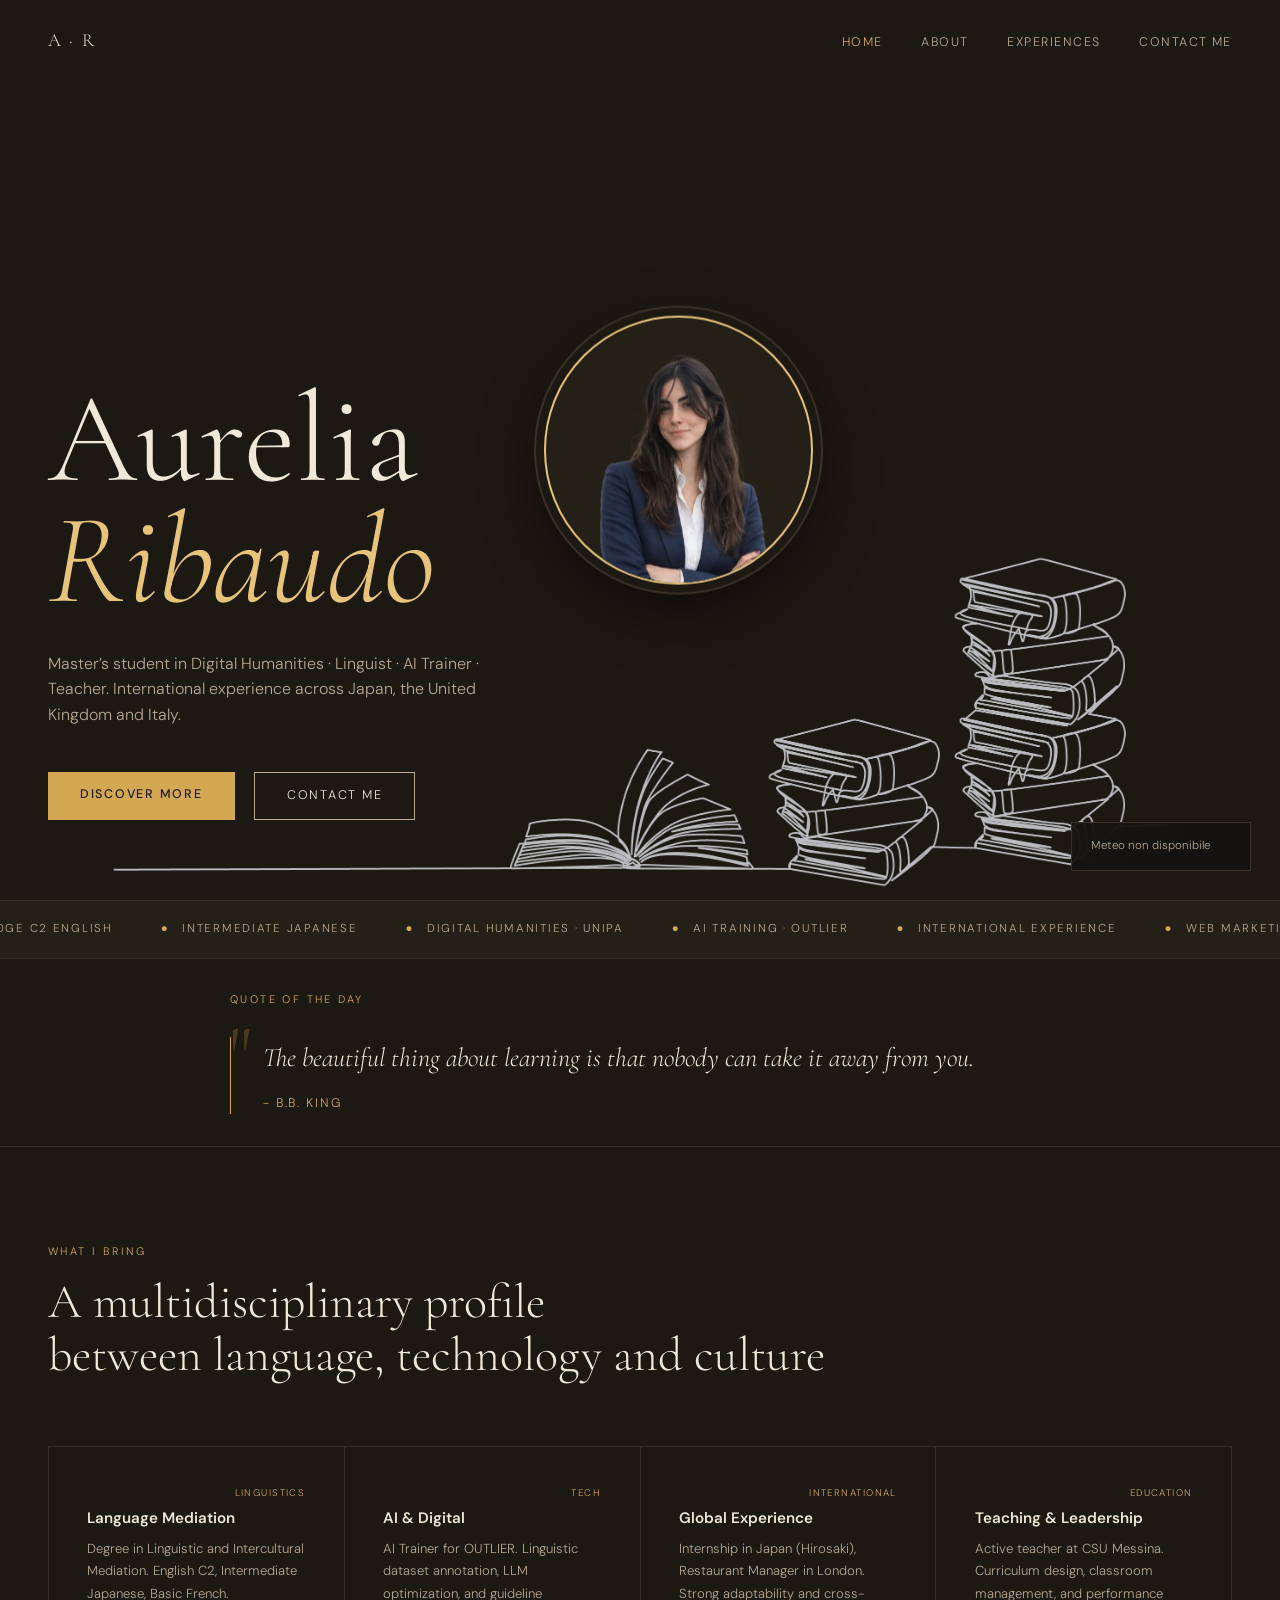
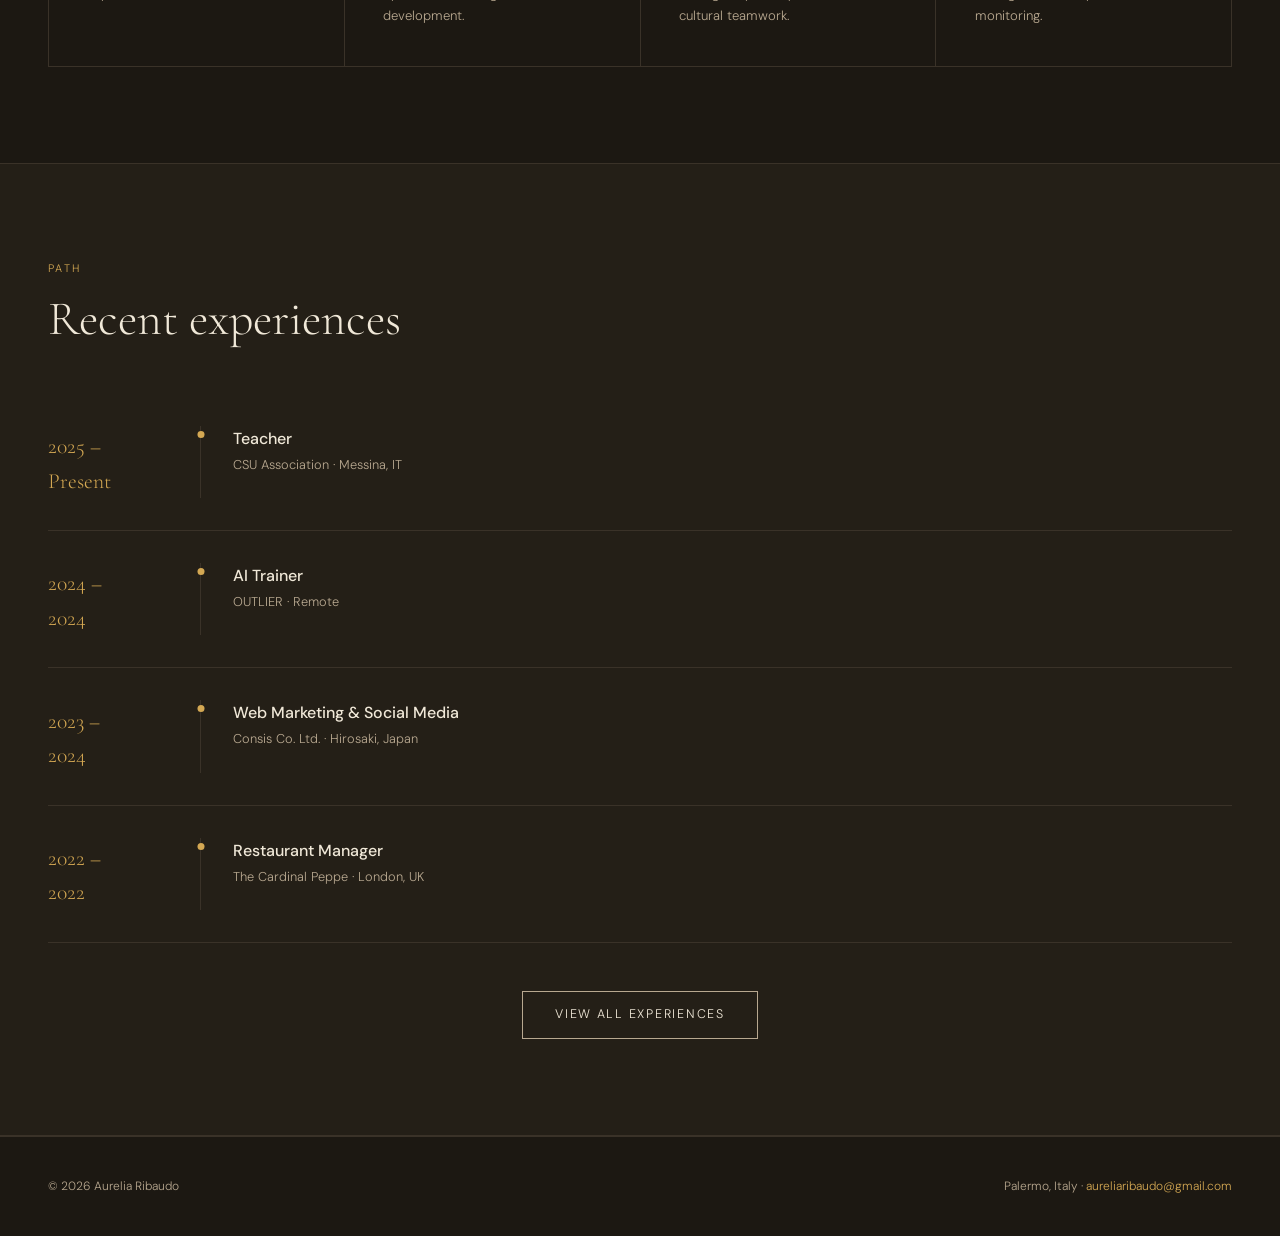
==== index.html @ 33ee03a0 "Add files via upload" ====
<!DOCTYPE html>
<html lang="en">
<head>
  <meta charset="UTF-8" />
  <meta name="viewport" content="width=device-width, initial-scale=1.0" />
  <title>Aurelia Ribaudo — Portfolio</title>
  <link rel="preconnect" href="https://fonts.googleapis.com" />
  <link rel="preconnect" href="https://fonts.gstatic.com" crossorigin />
  <link href="https://fonts.googleapis.com/css2?family=Cormorant+Garamond:ital,wght@0,300;0,400;0,600;1,300;1,400&family=DM+Sans:wght@300;400;500&display=swap" rel="stylesheet" />
  <link rel="stylesheet" href="css/global.css" />
  <link rel="stylesheet" href="css/index.css" />
</head>
<body>

<!-- NAV -->
<nav id="main-nav">
  <a href="index.html" class="nav-logo">A · R</a>
  <ul class="nav-links">
    <li><a href="index.html" class="active">Home</a></li>
    <li><a href="about.html">About</a></li>
    <li><a href="projects.html">Experiences</a></li>
    <li><a href="contact.html">Contact me</a></li>
  </ul>
</nav>

<!-- WEATHER WIDGET -->
<div id="weather-widget"></div>

<!-- HERO -->
<section class="hero">
  <div class="hero-bg"></div>
  <div class="hero-grid"></div>
  <div class="hero-circle">
    <img src="images/propic.png" alt = "Aurelia"/>
  </div>
  <div class="hero-content">
    <h1 class="hero-name">Aurelia<br /><em>Ribaudo</em></h1>
    <p class="hero-sub">Master’s student in Digital Humanities · Linguist · AI Trainer · Teacher. International experience across Japan, the United Kingdom and Italy.</p>
    <div class="hero-cta">
      <a href="about.html" class="btn btn-primary">Discover more</a>
      <a href="contact.html" class="btn btn-outline">Contact me</a>
    </div>
  </div>
  
</section>

<!-- STRIP -->
<div class="strip">
  <p class="strip-item"><span>●</span> Cambridge C2 English</p>
  <p class="strip-item"><span>●</span> Intermediate Japanese</p>
  <p class="strip-item"><span>●</span> Digital Humanities · UniPa</p>
  <p class="strip-item"><span>●</span> AI Training · OUTLIER</p>
  <p class="strip-item"><span>●</span> International Experience</p>
  <p class="strip-item"><span>●</span> Web Marketing · Japan</p>
</div>

<!-- QUOTE OF THE DAY -->
<section class="quote-section">
  <div class="quote-inner">
    <p class="section-label">Quote of the day</p>
    <div class="quote-wrapper">
      <span class="quote-mark">"</span>
      <blockquote id="quote-text" class="quote-text">Loading…</blockquote>
      <p id="quote-author" class="quote-author">—</p>
    </div>
  </div>
</section>
<!-- FEATURES -->
<section class="features-section">
  <div class="features">
    <p class="section-label">What I bring</p>
    <h2 class="section-title">A multidisciplinary profile<br />between language, technology and culture</h2>
    <div class="features-grid">
      <div class="feature-card">
        <p class="feature-num"></p>
        <p class="feature-tag">Linguistics</p>
        <h3 class="feature-title">Language Mediation</h3>
        <p class="feature-text">Degree in Linguistic and Intercultural Mediation. English C2, Intermediate Japanese, Basic French.</p>
      </div>
      <div class="feature-card">
        <p class="feature-num"></p>
        <p class="feature-tag">Tech</p>
        <h3 class="feature-title">AI &amp; Digital</h3>
        <p class="feature-text">AI Trainer for OUTLIER. Linguistic dataset annotation, LLM optimization, and guideline development.</p>
      </div>
      <div class="feature-card">
        <p class="feature-num"></p>
        <p class="feature-tag">International</p>
        <h3 class="feature-title">Global Experience</h3>
        <p class="feature-text">Internship in Japan (Hirosaki), Restaurant Manager in London. Strong adaptability and cross-cultural teamwork.</p>
      </div>
      <div class="feature-card">
        <p class="feature-num"></p>
        <p class="feature-tag">Education</p>
        <h3 class="feature-title">Teaching &amp; Leadership</h3>
        <p class="feature-text">Active teacher at CSU Messina. Curriculum design, classroom management, and performance monitoring.</p>
      </div>
    </div>
  </div>
</section>

<!-- TIMELINE PREVIEW -->
<section class="timeline-section">
  <div class="timeline-preview">
    <p class="section-label">Path</p>
    <h2 class="section-title">Recent experiences</h2>
    <div class="timeline-items">
      <div class="tl-item">
        <p class="tl-date">2025 –<br />Present</p>
        <div class="tl-line"></div>
        <div class="tl-body">
          <p class="tl-role">Teacher</p>
          <p class="tl-company">CSU Association · Messina, IT</p>
        </div>
      </div>
      <div class="tl-item">
        <p class="tl-date">2024 –<br />2024</p>
        <div class="tl-line"></div>
        <div class="tl-body">
          <p class="tl-role">AI Trainer</p>
          <p class="tl-company">OUTLIER · Remote</p>
        </div>
      </div>
      <div class="tl-item">
        <p class="tl-date">2023 –<br />2024</p>
        <div class="tl-line"></div>
        <div class="tl-body">
          <p class="tl-role">Web Marketing &amp; Social Media</p>
          <p class="tl-company">Consis Co. Ltd. · Hirosaki, Japan</p>
        </div>
      </div>
      <div class="tl-item">
        <p class="tl-date">2022 –<br />2022</p>
        <div class="tl-line"></div>
        <div class="tl-body">
          <p class="tl-role">Restaurant Manager</p>
          <p class="tl-company">The Cardinal Peppe · London, UK</p>
        </div>
      </div>
    </div>
    <div class="cta-center">
      <a href="projects.html" class="btn btn-outline">View all experiences</a>
    </div>
  </div>
</section>

<!-- FOOTER -->
<footer>
  <span>© 2026 Aurelia Ribaudo</span>
  <span>Palermo, Italy · <a href="mailto:aureliaribaudo@gmail.com">aureliaribaudo@gmail.com</a></span>
</footer>

<script src="js/nav.js"></script>
<script src="js/weather.js"></script>
<script src="js/index.js"></script>
</body>
</html>
---- css/global.css ----
/* ── RESET & ROOT ── */
*, *::before, *::after { box-sizing: border-box; margin: 0; padding: 0; }

:root {
  --bg:          #1c1812;          /* sfondo bruno scuro ma non nero */
  --surface:     #241f17;          /* superfici leggermente più chiare */
  --border:      #3a3228;          /* bordi visibili */
  --cream:       #f0e8d8;          /* testo principale: crema chiara, alto contrasto */
  --muted:       #b8a890;          /* testo secondario: leggibile, non troppo fioco */
  --gold:        #d4a853;          /* accento oro vivo */
  --gold-light:  #e8c47a;          /* accento dorato più luminoso */
}

html { scroll-behavior: smooth; }

body {
  background: var(--bg);
  color: var(--cream);
  font-family: 'DM Sans', sans-serif;
  font-weight: 300;
  line-height: 1.6;
  overflow-x: hidden;
}

/* ── NAV ── */
nav {
  position: fixed; top: 0; left: 0; width: 100%; z-index: 100;
  display: flex; align-items: center; justify-content: space-between;
  padding: 1.6rem 3rem;
  border-bottom: 1px solid transparent;
  transition: border-color .4s, background .4s;
}
nav.scrolled {
  background: rgba(12,11,9,.92);
  backdrop-filter: blur(12px);
  border-color: var(--border);
}
nav.solid {
  background: rgba(12,11,9,.92);
  backdrop-filter: blur(12px);
  border-color: var(--border);
}
.nav-logo {
  font-family: 'Cormorant Garamond', serif;
  font-size: 1.15rem; font-weight: 300;
  letter-spacing: .12em; color: var(--cream);
  text-decoration: none;
}
.nav-links { display: flex; gap: 2.4rem; list-style: none; }
.nav-links a {
  color: var(--muted); text-decoration: none;
  font-size: .78rem; letter-spacing: .12em; text-transform: uppercase;
  transition: color .3s;
}
.nav-links a:hover, .nav-links a.active { color: var(--gold); }

/* ── PAGE HEADER ── */
.page-header {
  padding: 9rem 3rem 4rem;
  border-bottom: 1px solid var(--border);
  position: relative; overflow: hidden;
}
.page-header::before {
  position: absolute; right: -1rem; top: 50%; transform: translateY(-50%);
  font-family: 'Cormorant Garamond', serif; font-size: 14vw; font-weight: 300;
  color: #c4a35a06; line-height: 1; pointer-events: none; white-space: nowrap;
}
.label {
  font-size: .68rem; letter-spacing: .22em;
  text-transform: uppercase; color: var(--gold); margin-bottom: 1rem;
}
.page-header h1 {
  font-family: 'Cormorant Garamond', serif;
  font-size: clamp(2.5rem, 7vw, 5.5rem);
  font-weight: 300; line-height: 1.05;
}
.page-header h1 em { font-style: italic; color: var(--gold-light); }
.page-header p { margin-top: 1rem; font-size: .95rem; color: var(--muted); max-width: 480px; }

/* ── SHARED SECTION UTILS ── */
.section-label {
  font-size: .68rem; letter-spacing: .22em;
  text-transform: uppercase; color: var(--gold); margin-bottom: 1rem;
}
.section-title {
  font-family: 'Cormorant Garamond', serif;
  font-size: clamp(1.8rem, 4vw, 3rem);
  font-weight: 300; line-height: 1.1;
}

/* ── BUTTONS ── */
.btn {
  display: inline-block; text-decoration: none;
  padding: .8rem 2rem; font-size: .78rem;
  letter-spacing: .14em; text-transform: uppercase;
  transition: all .3s;
}
.btn-primary { background: var(--gold); color: var(--bg); font-weight: 500; }
.btn-primary:hover { background: var(--gold-light); }
.btn-outline { border: 1px solid var(--muted); color: var(--cream); }
.btn-outline:hover { border-color: var(--gold); color: var(--gold); }

/* ── FOOTER ── */
footer {
  border-top: 1px solid var(--border);
  padding: 2.5rem 3rem;
  display: flex; justify-content: space-between; align-items: center;
  font-size: .75rem; color: var(--muted);
}
footer a { color: var(--gold); text-decoration: none; }

/* ── ANIMATE UTILITY ── */
.animate {
  opacity: 0; transform: translateY(20px);
  transition: opacity .7s, transform .7s;
}
.animate.visible { opacity: 1; transform: translateY(0); }

/* ── WEATHER WIDGET ── */
#weather-widget {
  position: fixed; bottom: 1.8rem; right: 1.8rem; z-index: 200;
  background: rgba(20, 19, 16, .92);
  backdrop-filter: blur(14px);
  border: 1px solid var(--border);
  padding: .9rem 1.2rem;
  display: flex; align-items: center; gap: .9rem;
  min-width: 180px;
  opacity: 0; transform: translateY(10px);
  transition: opacity .5s, transform .5s, border-color .3s;
  cursor: default;
}
#weather-widget.loaded { opacity: 1; transform: translateY(0); }
#weather-widget:hover { border-color: var(--gold); }
.weather-icon { font-size: 1.5rem; line-height: 1; flex-shrink: 0; }
.weather-body { display: flex; flex-direction: column; gap: .05rem; }
.weather-temp {
  font-family: 'Cormorant Garamond', serif;
  font-size: 1.3rem; font-weight: 300; color: var(--cream); line-height: 1;
}
.weather-desc {
  font-size: .68rem; letter-spacing: .08em; text-transform: uppercase;
  color: var(--muted);
}
.weather-loc {
  font-size: .65rem; color: #cfcecb; letter-spacing: .06em;
}
.weather-error { font-size: .72rem; color: var(--muted); }

/* ── ANIMATIONS ── */
@keyframes fadeUp { from { opacity: 0; transform: translateY(24px); } to { opacity: 1; transform: translateY(0); } }
@keyframes fadeIn { from { opacity: 0; } to { opacity: 1; } }
@keyframes pulse { 0%,100% { opacity: 1; } 50% { opacity: .3; } }

/* ── RESPONSIVE ── */
@media (max-width: 768px) {
  nav { padding: 1.2rem 1.5rem; }
  .page-header { padding: 7rem 1.5rem 3rem; }
  footer { flex-direction: column; gap: 1rem; text-align: center; padding: 2rem 1.5rem; }
  #weather-widget { bottom: 1rem; right: 1rem; padding: .7rem .9rem; min-width: 0; }
}
---- css/index.css ----
/* ── VARIABILI PALETTE MEDIA (beige scuro / contrasto alto) ── */
:root {
  --bg:          #1c1812;          /* sfondo bruno scuro ma non nero */
  --surface:     #241f17;          /* superfici leggermente più chiare */
  --border:      #3a3228;          /* bordi visibili */
  --cream:       #f0e8d8;          /* testo principale: crema chiara, alto contrasto */
  --muted:       #b8a890;          /* testo secondario: leggibile, non troppo fioco */
  --gold:        #d4a853;          /* accento oro vivo */
  --gold-light:  #e8c47a;          /* accento dorato più luminoso */
}
/* ── HERO ── */
.hero {
  min-height: 100vh;
  min-height: 100svh;
  display: flex; flex-direction: column; justify-content: flex-end;
  padding: 7rem clamp(1.5rem, 4vw, 3rem) 5rem;
  position: relative; overflow: hidden;

  --hero-photo-size: clamp(170px, 20vw, 320px);
  --hero-photo-left: clamp(25rem, 43vw, 39rem);
  --hero-photo-top: 50%;
}
.hero-bg {
  position: absolute; inset: 0;
  background-image: url(../images/libri.png);
  background-position: center bottom;
  background-size: min(1120px, 92vw) auto;
  background-repeat: no-repeat;
  opacity: 0.8;
  mix-blend-mode: difference;
}
.hero-circle {
  position: absolute;
  left: var(--hero-photo-left);
  top: var(--hero-photo-top);
  transform: translateY(-50%);
  z-index: 3;

  width: var(--hero-photo-size);
  height: var(--hero-photo-size);
  border-radius: 50%;

  border: 2px solid var(--gold-light);
  box-shadow:
    0 0 0 8px var(--bg),
    0 0 0 10px var(--border),
    0 20px 60px rgba(0, 0, 0, .55);

  background: var(--surface);
  overflow: hidden;

  opacity: 0;
  animation: fadeIn 1s .9s forwards;
}
 
.hero-circle img {
  width: 100%;
  height: 100%;
  object-fit: cover;
  object-position: center top;
  display: block;
}

.hero-content {
  position: relative;
  z-index: 2;
  max-width: 820px;
}

.hero-tag {
  display: inline-block;
  font-size: .72rem; letter-spacing: .2em; text-transform: uppercase;
  color: var(--gold); margin-bottom: 1.6rem;
  opacity: 0; animation: fadeUp .8s .2s forwards;
}
.hero-name {
  font-family: 'Cormorant Garamond', serif;
  font-size: clamp(3.5rem, 10vw, 8rem);
  font-weight: 300; line-height: .95; color: var(--cream);
  opacity: 1; 
}
.hero-name em { font-style: italic; color: var(--gold-light); }
.hero-sub {
  margin-top: 1.8rem; font-size: 1rem; color: var(--muted); max-width: 480px;
  opacity: 0; animation: fadeUp .9s .6s forwards;
}
.hero-cta {
  margin-top: 2.8rem; display: flex; gap: 1.2rem; flex-wrap: wrap;
  opacity: 0; animation: fadeUp .9s .8s forwards;
}
.hero-scroll {
  position: absolute; bottom: 2.5rem; right: 3rem; z-index: 2;
  display: flex; flex-direction: column; align-items: center; gap: .5rem;
  opacity: 0; animation: fadeIn 1s 1.2s forwards;
}
.hero-scroll span {
  font-size: .65rem; letter-spacing: .18em; text-transform: uppercase;
  color: var(--muted); writing-mode: vertical-rl;
}
.scroll-line {
  width: 1px; height: 50px;
  background: linear-gradient(to bottom, var(--gold), transparent);
  animation: scrollPulse 2s infinite;
}
@keyframes scrollPulse { 0%,100% { opacity: .3; } 50% { opacity: 1; } }


/* ── STRIP ── */
.strip {
  border-top: 1px solid var(--border); border-bottom: 1px solid var(--border);
  padding: 1.2rem 3rem;
  display: flex; gap: 3rem; overflow: hidden;
  background: var(--surface);
  justify-content: center;
}
.strip-item { white-space: nowrap; font-size: .72rem; letter-spacing: .15em; text-transform: uppercase; color: var(--muted); }
.strip-item span { color: var(--gold); margin-right: .5rem; }


/* ── FEATURES ── */
.features-section { padding: 6rem 3rem; background: var(--bg); }
.features { max-width: 1200px; margin: 0 auto; }
.features-grid {
  display: grid; grid-template-columns: repeat(auto-fit, minmax(240px, 1fr));
  gap: 1px; margin-top: 4rem;
  border: 1px solid var(--border);
  background: var(--border);  /* fa sembrare i gap come linee */
}
.feature-card {
  padding: 2.4rem;
  background: var(--bg);
  position: relative; overflow: hidden; transition: background .3s;
}
.feature-card:hover { background: var(--surface); }
.feature-num {
  font-family: 'Cormorant Garamond', serif;
  font-size: 3rem; color: #c2bcbc; font-weight: 300; line-height: 1; margin-bottom: .8rem;
}
.feature-title { font-size: .95rem; font-weight: 600; color: var(--cream); margin-bottom: .5rem;padding-top:0.5rem; }
.feature-text { font-size: .82rem; color: var(--muted); line-height: 1.7; }
.feature-tag { position: absolute; top: 2.4rem; right: 2.4rem; font-size: .6rem; letter-spacing: .15em; text-transform: uppercase; color: var(--gold); }


/* ── TIMELINE PREVIEW ── */
.timeline-section {
  padding: 6rem 3rem;
  background: var(--surface);
  border-top: 1px solid var(--border);
  border-bottom: 1px solid var(--border);
}
.timeline-preview { max-width: 1200px; margin: 0 auto; }
.timeline-items { margin-top: 3rem; }
.tl-item {
  display: grid; grid-template-columns: 120px 1px 1fr;
  gap: 0 2rem; padding: 2rem 0;
  border-bottom: 1px solid var(--border);
  opacity: 0; transform: translateX(-20px);
  transition: opacity .6s, transform .6s;
}
.tl-item.visible { opacity: 1; transform: translateX(0); }
.tl-date { font-family: 'Cormorant Garamond', serif; font-size: 1.35rem; color: var(--gold); padding-top: .2rem; }
.tl-line { background: var(--border); position: relative; }
.tl-line::before {
  content: ''; position: absolute; top: .3rem; left: 50%; transform: translateX(-50%);
  width: 7px; height: 7px; border-radius: 50%; background: var(--gold);
}
.tl-role { font-size: 1rem; font-weight: 500; color: var(--cream); }
.tl-company { font-size: .8rem; color: var(--muted); margin-top: .2rem; }
.cta-center { text-align: center; margin-top: 3rem; }

/* ── QUOTE OF THE DAY ── */
.quote-section {
  padding: 2rem 3rem;
  background: var(--bg);
  border-bottom: 1px solid var(--border);
}
.quote-inner {
  max-width: 820px;
  margin: 0 auto;
}
.quote-wrapper {
  margin-top: 1.8rem;
  position: relative;
  padding-left: 2rem;
  border-left: 1px solid var(--gold);
}
.quote-mark {
  position: absolute;
  top: -1.4rem;
  left: -.1rem;
  font-family: 'Cormorant Garamond', serif;
  font-size: 5rem;
  line-height: 1;
  color: var(--gold);
  opacity: .25;
  pointer-events: none;
}
.quote-text {
  font-family: 'Cormorant Garamond', serif;
  font-size: clamp(1.2rem, 2.5vw, 1.65rem);
  font-style: italic;
  font-weight: 300;
  color: var(--cream);
  line-height: 1.6;
  margin: 0 0 .9rem 0;
  opacity: 0;
  transition: opacity .8s ease;
}
.quote-text.loaded { opacity: 1; }
.quote-author {
  font-size: .78rem;
  letter-spacing: .15em;
  text-transform: uppercase;
  color: var(--gold);
  margin: 0;
  opacity: 0;
  transition: opacity .8s ease .2s;
}
.quote-author.loaded { opacity: 1; }

@media (max-width: 768px) {
  .quote-section { padding: 3rem 1.5rem; }
}

@media (max-width: 768px) {
  .hero { padding: 0 1.5rem 4rem; }
  .strip { padding: 1rem 1.5rem; }
  .features-section { padding: 4rem 1.5rem; }
  .timeline-section { padding: 4rem 1.5rem; }
  .tl-item { grid-template-columns: 80px 1px 1fr; }
}
@media (max-width: 1280px) {
  .hero {
    --hero-photo-size: clamp(160px, 21vw, 270px);
    --hero-photo-left: clamp(22rem, 44vw, 34rem);
  }
}

/* Laptop piccolo */
@media (max-width: 1024px) {
  .hero {
    --hero-photo-size: clamp(150px, 22vw, 220px);
    --hero-photo-left: clamp(19rem, 43vw, 26rem);
    --hero-photo-top: 45%;
  }
}

/* Tablet */
@media (max-width: 860px) {
  .hero {
    min-height: auto;
    justify-content: flex-start;
    padding: 7rem 1.5rem 4rem;
    --hero-photo-size: 160px;
  }

  .hero-circle {
    position: relative;
    inset: auto;
    align-self: flex-end;
    transform: none;
    margin: 0 0 2rem;
  }

  .hero-content {
    max-width: min(560px, 100%);
  }
}

/* Mobile */
@media (max-width: 600px) {
  .hero {
    min-height: auto;
    justify-content: flex-start;
    padding: 7rem 1.5rem 4rem;
    --hero-photo-size: 132px;
  }

  .hero-circle {
    position: relative;
    inset: auto;
    align-self: center;
    transform: none;
    margin: 0 auto 2rem;
    opacity: 0;
    animation: fadeIn .7s .2s forwards;
  }

  .hero-content {
    max-width: 100%;
  }
}
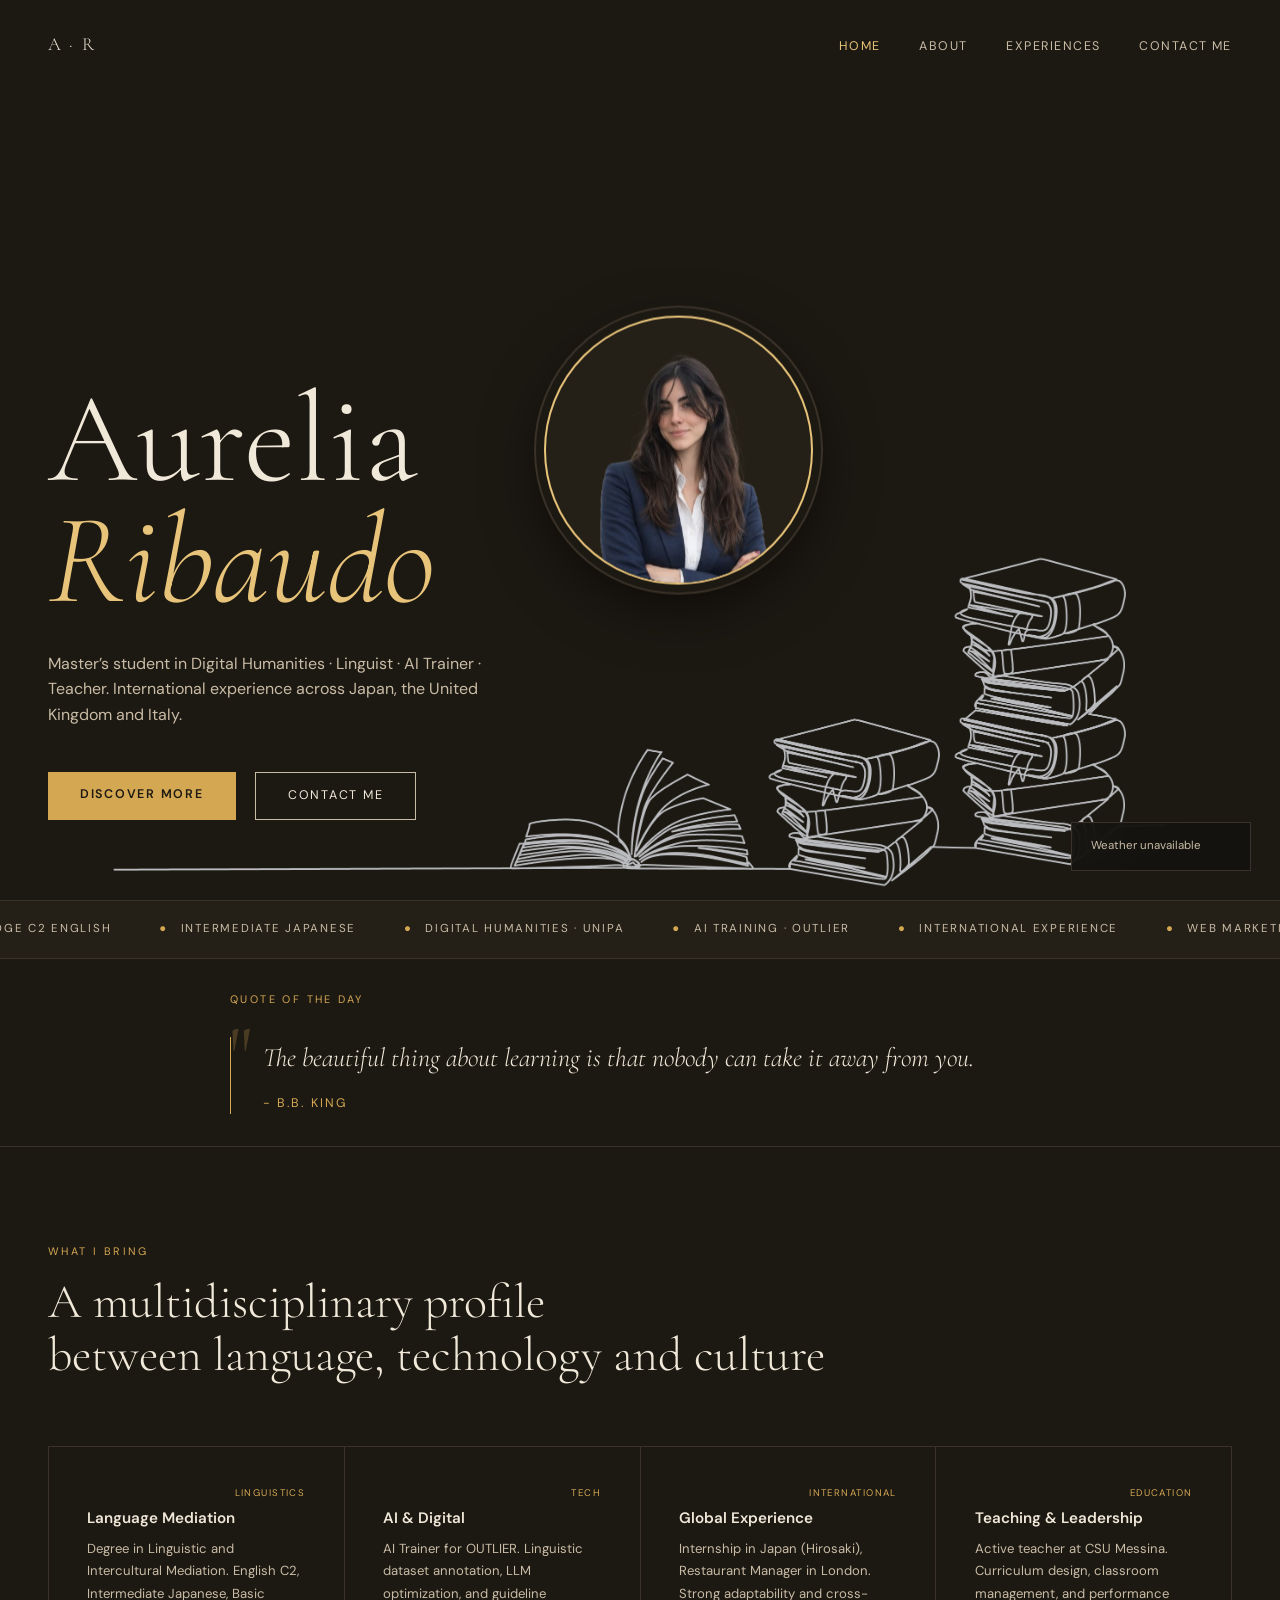
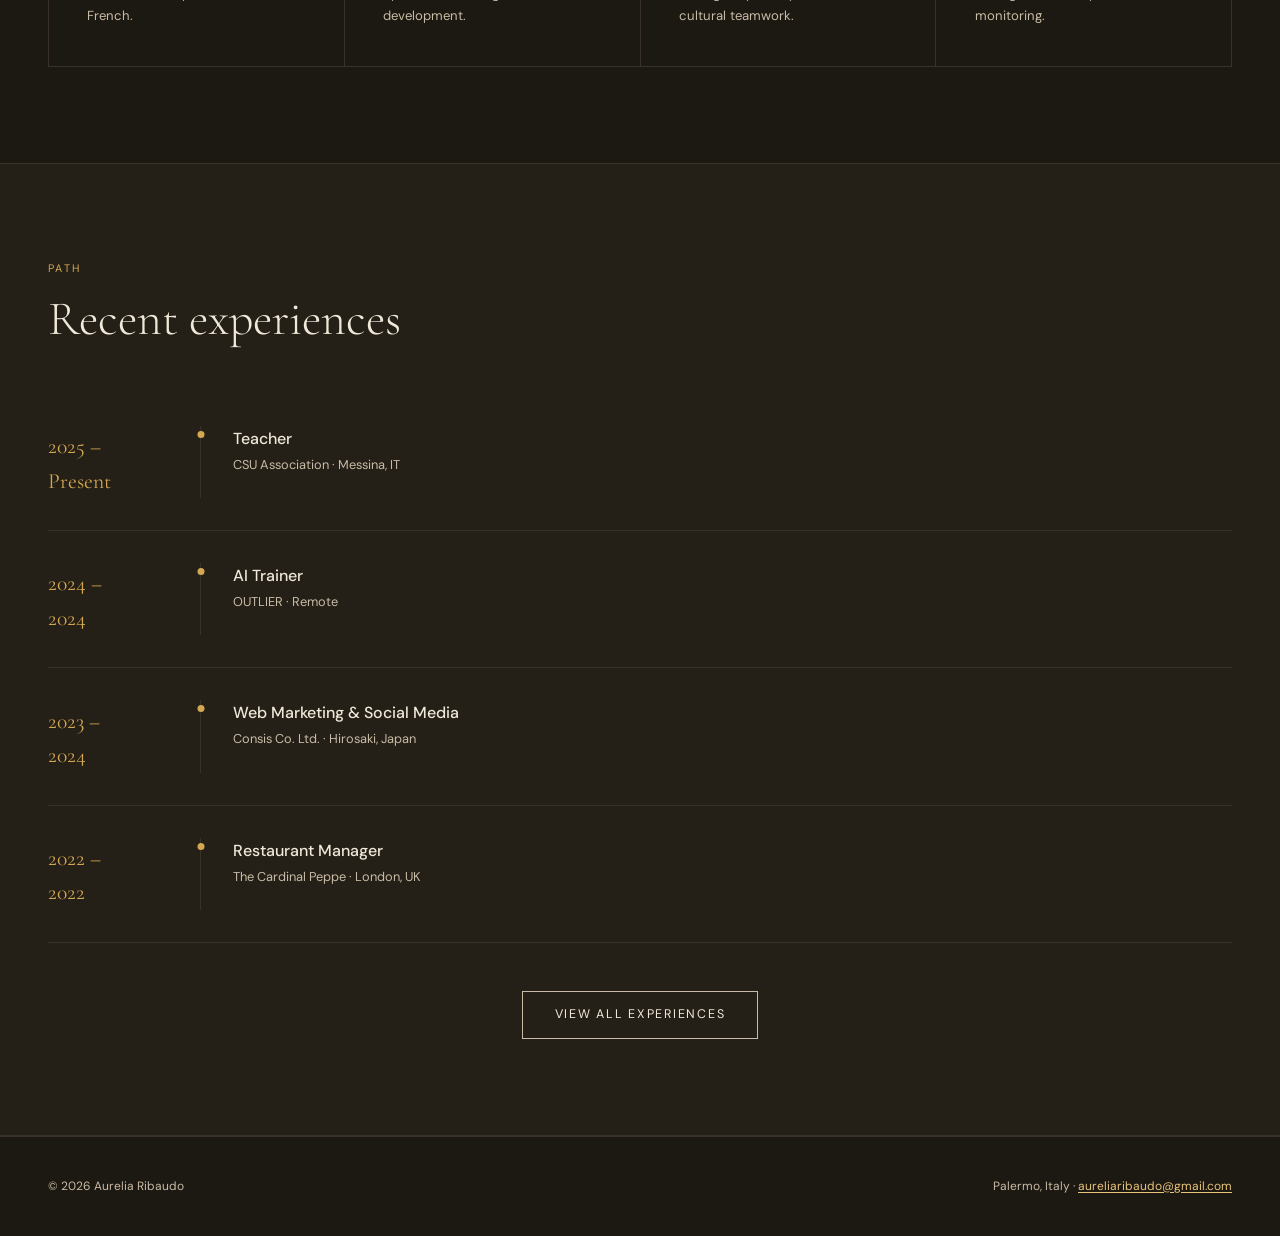
==== commit c134afa0: "Add files via upload" ====
--- a/index.html
+++ b/index.html
@@ -1,22 +1,23 @@
 <!DOCTYPE html>
 <html lang="en">
 <head>
-  <meta charset="UTF-8" />
-  <meta name="viewport" content="width=device-width, initial-scale=1.0" />
+  <meta charset="UTF-8">
+  <meta name="viewport" content="width=device-width, initial-scale=1.0">
   <title>Aurelia Ribaudo — Portfolio</title>
-  <link rel="preconnect" href="https://fonts.googleapis.com" />
-  <link rel="preconnect" href="https://fonts.gstatic.com" crossorigin />
-  <link href="https://fonts.googleapis.com/css2?family=Cormorant+Garamond:ital,wght@0,300;0,400;0,600;1,300;1,400&family=DM+Sans:wght@300;400;500&display=swap" rel="stylesheet" />
-  <link rel="stylesheet" href="css/global.css" />
-  <link rel="stylesheet" href="css/index.css" />
+  <link rel="preconnect" href="https://fonts.googleapis.com">
+  <link rel="preconnect" href="https://fonts.gstatic.com" crossorigin>
+  <link href="https://fonts.googleapis.com/css2?family=Cormorant+Garamond:ital,wght@0,300;0,400;0,600;1,300;1,400&family=DM+Sans:wght@300;400;500&display=swap" rel="stylesheet">
+  <link rel="stylesheet" href="css/global.css">
+  <link rel="stylesheet" href="css/index.css">
 </head>
 <body>
+<a class="skip-link" href="#main-content">Skip to main content</a>
 
 <!-- NAV -->
-<nav id="main-nav">
-  <a href="index.html" class="nav-logo">A · R</a>
+<nav id="main-nav" aria-label="Main navigation">
+  <a href="index.html" class="nav-logo">A · R<span class="sr-only">, Aurelia Ribaudo home page</span></a>
   <ul class="nav-links">
-    <li><a href="index.html" class="active">Home</a></li>
+    <li><a href="index.html" class="active" aria-current="page">Home</a></li>
     <li><a href="about.html">About</a></li>
     <li><a href="projects.html">Experiences</a></li>
     <li><a href="contact.html">Contact me</a></li>
@@ -24,73 +25,78 @@
 </nav>
 
 <!-- WEATHER WIDGET -->
-<div id="weather-widget"></div>
+<div id="weather-widget" role="status" aria-live="polite" aria-atomic="true" aria-label="Current weather"></div>
+
+<main id="main-content" tabindex="-1">
 
 <!-- HERO -->
-<section class="hero">
-  <div class="hero-bg"></div>
-  <div class="hero-grid"></div>
+<section class="hero" aria-labelledby="home-title">
+  <div class="hero-bg" aria-hidden="true"></div>
+  <div class="hero-grid" aria-hidden="true"></div>
   <div class="hero-circle">
-    <img src="images/propic.png" alt = "Aurelia"/>
+    <img src="images/propic.png" alt="Portrait of Aurelia Ribaudo">
   </div>
   <div class="hero-content">
-    <h1 class="hero-name">Aurelia<br /><em>Ribaudo</em></h1>
+    <h1 class="hero-name" id="home-title">Aurelia<br><em>Ribaudo</em></h1>
     <p class="hero-sub">Master’s student in Digital Humanities · Linguist · AI Trainer · Teacher. International experience across Japan, the United Kingdom and Italy.</p>
     <div class="hero-cta">
       <a href="about.html" class="btn btn-primary">Discover more</a>
       <a href="contact.html" class="btn btn-outline">Contact me</a>
     </div>
   </div>
-  
+
 </section>
 
 <!-- STRIP -->
-<div class="strip">
-  <p class="strip-item"><span>●</span> Cambridge C2 English</p>
-  <p class="strip-item"><span>●</span> Intermediate Japanese</p>
-  <p class="strip-item"><span>●</span> Digital Humanities · UniPa</p>
-  <p class="strip-item"><span>●</span> AI Training · OUTLIER</p>
-  <p class="strip-item"><span>●</span> International Experience</p>
-  <p class="strip-item"><span>●</span> Web Marketing · Japan</p>
-</div>
+<section aria-labelledby="profile-highlights-title">
+  <h2 class="sr-only" id="profile-highlights-title">Profile highlights</h2>
+  <ul class="strip">
+    <li class="strip-item"><span aria-hidden="true">●</span> Cambridge C2 English</li>
+    <li class="strip-item"><span aria-hidden="true">●</span> Intermediate Japanese</li>
+    <li class="strip-item"><span aria-hidden="true">●</span> Digital Humanities · UniPa</li>
+    <li class="strip-item"><span aria-hidden="true">●</span> AI Training · OUTLIER</li>
+    <li class="strip-item"><span aria-hidden="true">●</span> International Experience</li>
+    <li class="strip-item"><span aria-hidden="true">●</span> Web Marketing · Japan</li>
+  </ul>
+</section>
 
 <!-- QUOTE OF THE DAY -->
-<section class="quote-section">
+<section class="quote-section" aria-labelledby="quote-title">
   <div class="quote-inner">
-    <p class="section-label">Quote of the day</p>
+    <p class="section-label" id="quote-title">Quote of the day</p>
     <div class="quote-wrapper">
-      <span class="quote-mark">"</span>
-      <blockquote id="quote-text" class="quote-text">Loading…</blockquote>
+      <span class="quote-mark" aria-hidden="true">"</span>
+      <blockquote id="quote-text" class="quote-text" aria-live="polite">Loading…</blockquote>
       <p id="quote-author" class="quote-author">—</p>
     </div>
   </div>
 </section>
 <!-- FEATURES -->
-<section class="features-section">
+<section class="features-section" aria-labelledby="features-title">
   <div class="features">
     <p class="section-label">What I bring</p>
-    <h2 class="section-title">A multidisciplinary profile<br />between language, technology and culture</h2>
+    <h2 class="section-title" id="features-title">A multidisciplinary profile<br>between language, technology and culture</h2>
     <div class="features-grid">
       <div class="feature-card">
-        <p class="feature-num"></p>
+        <p class="feature-num" aria-hidden="true"></p>
         <p class="feature-tag">Linguistics</p>
         <h3 class="feature-title">Language Mediation</h3>
         <p class="feature-text">Degree in Linguistic and Intercultural Mediation. English C2, Intermediate Japanese, Basic French.</p>
       </div>
       <div class="feature-card">
-        <p class="feature-num"></p>
+        <p class="feature-num" aria-hidden="true"></p>
         <p class="feature-tag">Tech</p>
         <h3 class="feature-title">AI &amp; Digital</h3>
         <p class="feature-text">AI Trainer for OUTLIER. Linguistic dataset annotation, LLM optimization, and guideline development.</p>
       </div>
       <div class="feature-card">
-        <p class="feature-num"></p>
+        <p class="feature-num" aria-hidden="true"></p>
         <p class="feature-tag">International</p>
         <h3 class="feature-title">Global Experience</h3>
         <p class="feature-text">Internship in Japan (Hirosaki), Restaurant Manager in London. Strong adaptability and cross-cultural teamwork.</p>
       </div>
       <div class="feature-card">
-        <p class="feature-num"></p>
+        <p class="feature-num" aria-hidden="true"></p>
         <p class="feature-tag">Education</p>
         <h3 class="feature-title">Teaching &amp; Leadership</h3>
         <p class="feature-text">Active teacher at CSU Messina. Curriculum design, classroom management, and performance monitoring.</p>
@@ -100,38 +106,38 @@
 </section>
 
 <!-- TIMELINE PREVIEW -->
-<section class="timeline-section">
+<section class="timeline-section" aria-labelledby="timeline-title">
   <div class="timeline-preview">
     <p class="section-label">Path</p>
-    <h2 class="section-title">Recent experiences</h2>
+    <h2 class="section-title" id="timeline-title">Recent experiences</h2>
     <div class="timeline-items">
       <div class="tl-item">
-        <p class="tl-date">2025 –<br />Present</p>
-        <div class="tl-line"></div>
+        <p class="tl-date">2025 –<br>Present</p>
+        <div class="tl-line" aria-hidden="true"></div>
         <div class="tl-body">
           <p class="tl-role">Teacher</p>
           <p class="tl-company">CSU Association · Messina, IT</p>
         </div>
       </div>
       <div class="tl-item">
-        <p class="tl-date">2024 –<br />2024</p>
-        <div class="tl-line"></div>
+        <p class="tl-date">2024 –<br>2024</p>
+        <div class="tl-line" aria-hidden="true"></div>
         <div class="tl-body">
           <p class="tl-role">AI Trainer</p>
           <p class="tl-company">OUTLIER · Remote</p>
         </div>
       </div>
       <div class="tl-item">
-        <p class="tl-date">2023 –<br />2024</p>
-        <div class="tl-line"></div>
+        <p class="tl-date">2023 –<br>2024</p>
+        <div class="tl-line" aria-hidden="true"></div>
         <div class="tl-body">
           <p class="tl-role">Web Marketing &amp; Social Media</p>
           <p class="tl-company">Consis Co. Ltd. · Hirosaki, Japan</p>
         </div>
       </div>
       <div class="tl-item">
-        <p class="tl-date">2022 –<br />2022</p>
-        <div class="tl-line"></div>
+        <p class="tl-date">2022 –<br>2022</p>
+        <div class="tl-line" aria-hidden="true"></div>
         <div class="tl-body">
           <p class="tl-role">Restaurant Manager</p>
           <p class="tl-company">The Cardinal Peppe · London, UK</p>
@@ -144,6 +150,8 @@
   </div>
 </section>
 
+</main>
+
 <!-- FOOTER -->
 <footer>
   <span>© 2026 Aurelia Ribaudo</span>
@@ -154,4 +162,4 @@
 <script src="js/weather.js"></script>
 <script src="js/index.js"></script>
 </body>
-</html>+</html>
--- a/css/global.css
+++ b/css/global.css
@@ -6,9 +6,11 @@
   --surface:     #241f17;          /* superfici leggermente più chiare */
   --border:      #3a3228;          /* bordi visibili */
   --cream:       #f0e8d8;          /* testo principale: crema chiara, alto contrasto */
-  --muted:       #b8a890;          /* testo secondario: leggibile, non troppo fioco */
+  --muted:       #c9bca6;          /* testo secondario: leggibile, non troppo fioco */
   --gold:        #d4a853;          /* accento oro vivo */
   --gold-light:  #e8c47a;          /* accento dorato più luminoso */
+  --focus:       #f7d27a;
+  --error:       #ff8f8f;
 }
 
 html { scroll-behavior: smooth; }
@@ -17,10 +19,50 @@
   background: var(--bg);
   color: var(--cream);
   font-family: 'DM Sans', sans-serif;
-  font-weight: 300;
+  font-weight: 400;
   line-height: 1.6;
   overflow-x: hidden;
 }
+
+.skip-link {
+  position: fixed;
+  top: .75rem;
+  left: .75rem;
+  z-index: 1000;
+  transform: translateY(-160%);
+  background: var(--cream);
+  color: var(--bg);
+  padding: .75rem 1rem;
+  font-size: .85rem;
+  font-weight: 600;
+  text-decoration: none;
+  transition: transform .2s ease;
+}
+
+.skip-link:focus-visible { transform: translateY(0); }
+
+.sr-only {
+  position: absolute;
+  width: 1px;
+  height: 1px;
+  padding: 0;
+  margin: -1px;
+  overflow: hidden;
+  clip: rect(0, 0, 0, 0);
+  white-space: nowrap;
+  border: 0;
+}
+
+.delay-short { transition-delay: .15s; }
+
+.section-title-sm { font-size: 1.8rem; }
+
+:focus-visible {
+  outline: 3px solid var(--focus);
+  outline-offset: 4px;
+}
+
+main:focus { outline: none; }
 
 /* ── NAV ── */
 nav {
@@ -41,6 +83,10 @@
   border-color: var(--border);
 }
 .nav-logo {
+  display: inline-flex;
+  align-items: center;
+  min-height: 24px;
+  padding: .25rem 0;
   font-family: 'Cormorant Garamond', serif;
   font-size: 1.15rem; font-weight: 300;
   letter-spacing: .12em; color: var(--cream);
@@ -52,7 +98,7 @@
   font-size: .78rem; letter-spacing: .12em; text-transform: uppercase;
   transition: color .3s;
 }
-.nav-links a:hover, .nav-links a.active { color: var(--gold); }
+.nav-links a:hover, .nav-links a.active, .nav-links a[aria-current="page"] { color: var(--gold-light); }
 
 /* ── PAGE HEADER ── */
 .page-header {
@@ -95,7 +141,7 @@
   letter-spacing: .14em; text-transform: uppercase;
   transition: all .3s;
 }
-.btn-primary { background: var(--gold); color: var(--bg); font-weight: 500; }
+.btn-primary { background: var(--gold); color: var(--bg); font-weight: 600; }
 .btn-primary:hover { background: var(--gold-light); }
 .btn-outline { border: 1px solid var(--muted); color: var(--cream); }
 .btn-outline:hover { border-color: var(--gold); color: var(--gold); }
@@ -107,7 +153,7 @@
   display: flex; justify-content: space-between; align-items: center;
   font-size: .75rem; color: var(--muted);
 }
-footer a { color: var(--gold); text-decoration: none; }
+footer a { color: var(--gold-light); text-decoration: underline; text-underline-offset: .2em; }
 
 /* ── ANIMATE UTILITY ── */
 .animate {
@@ -146,6 +192,16 @@
 }
 .weather-error { font-size: .72rem; color: var(--muted); }
 
+@media (prefers-reduced-motion: reduce) {
+  html { scroll-behavior: auto; }
+  *, *::before, *::after {
+    animation-duration: .01ms !important;
+    animation-iteration-count: 1 !important;
+    scroll-behavior: auto !important;
+    transition-duration: .01ms !important;
+  }
+}
+
 /* ── ANIMATIONS ── */
 @keyframes fadeUp { from { opacity: 0; transform: translateY(24px); } to { opacity: 1; transform: translateY(0); } }
 @keyframes fadeIn { from { opacity: 0; } to { opacity: 1; } }
--- a/css/index.css
+++ b/css/index.css
@@ -4,7 +4,7 @@
   --surface:     #241f17;          /* superfici leggermente più chiare */
   --border:      #3a3228;          /* bordi visibili */
   --cream:       #f0e8d8;          /* testo principale: crema chiara, alto contrasto */
-  --muted:       #b8a890;          /* testo secondario: leggibile, non troppo fioco */
+  --muted:       #c9bca6;          /* testo secondario: leggibile, non troppo fioco */
   --gold:        #d4a853;          /* accento oro vivo */
   --gold-light:  #e8c47a;          /* accento dorato più luminoso */
 }
@@ -112,6 +112,7 @@
   display: flex; gap: 3rem; overflow: hidden;
   background: var(--surface);
   justify-content: center;
+  list-style: none;
 }
 .strip-item { white-space: nowrap; font-size: .72rem; letter-spacing: .15em; text-transform: uppercase; color: var(--muted); }
 .strip-item span { color: var(--gold); margin-right: .5rem; }
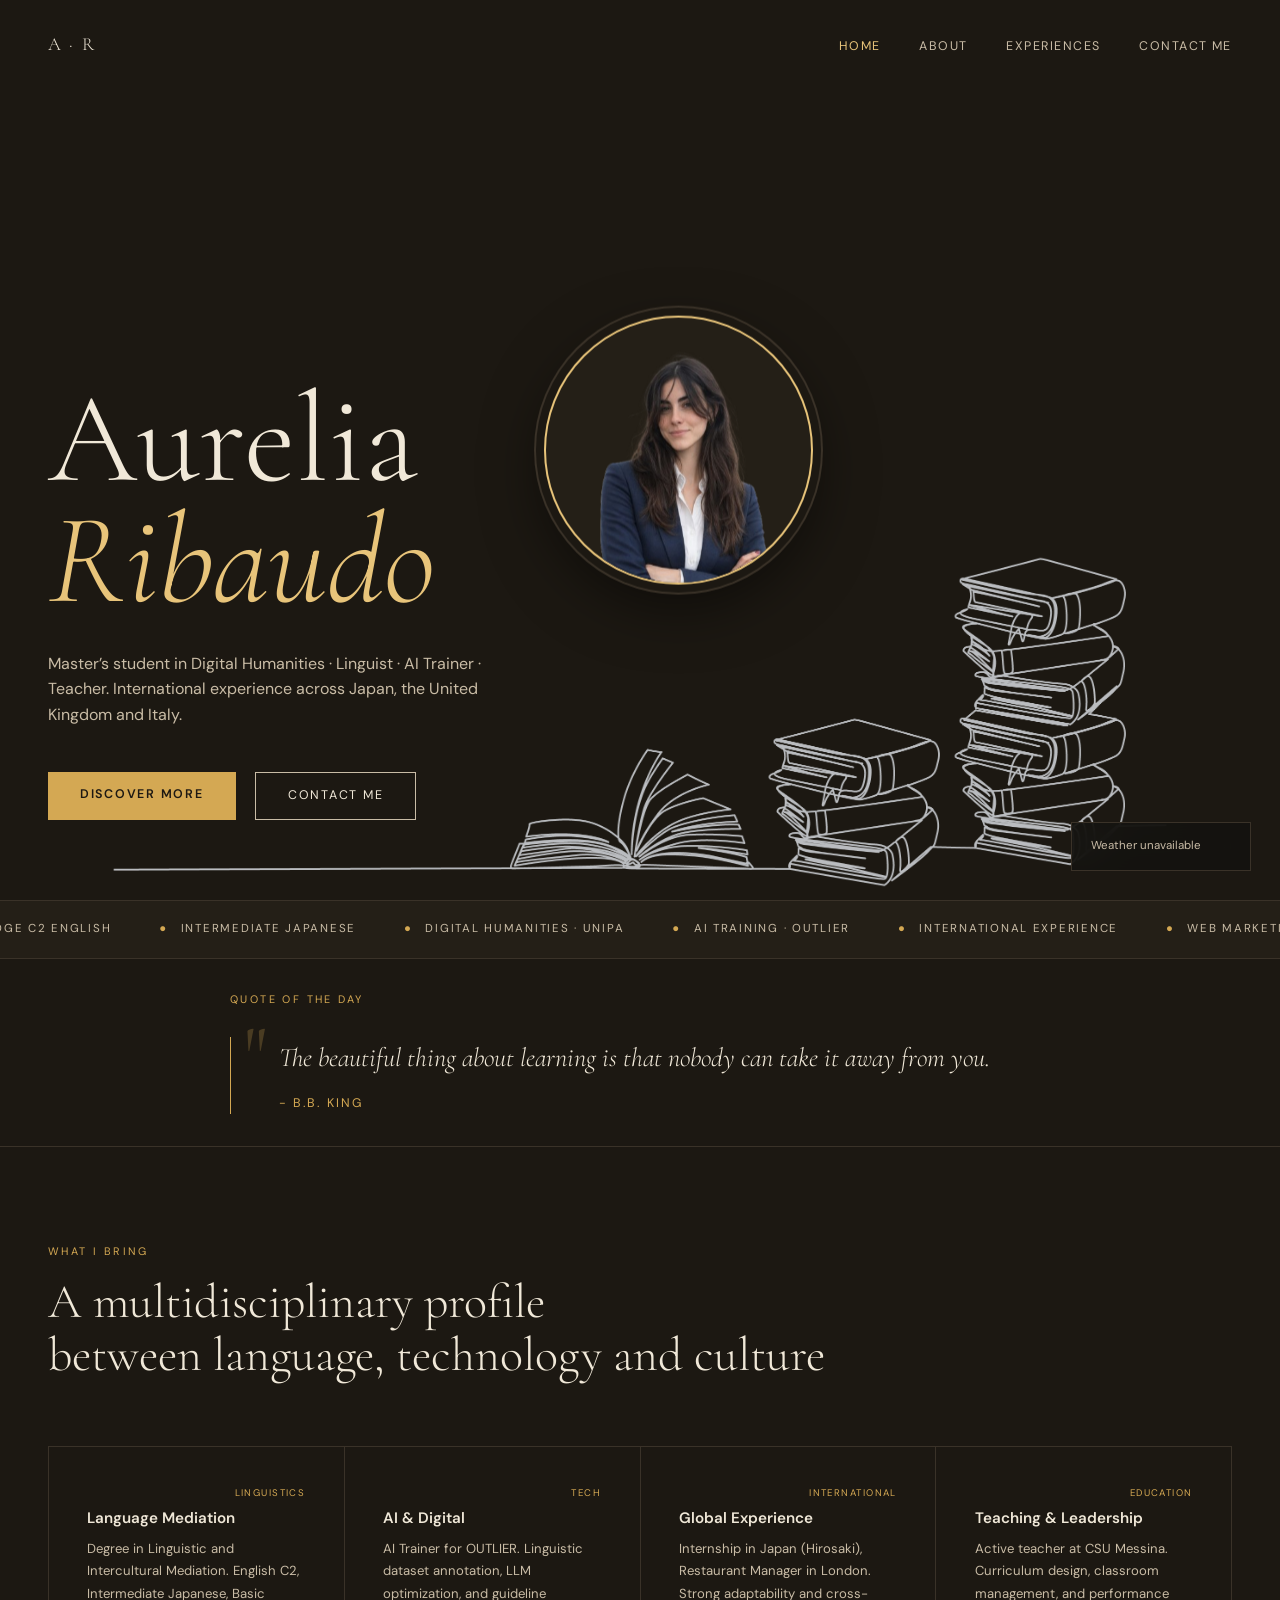
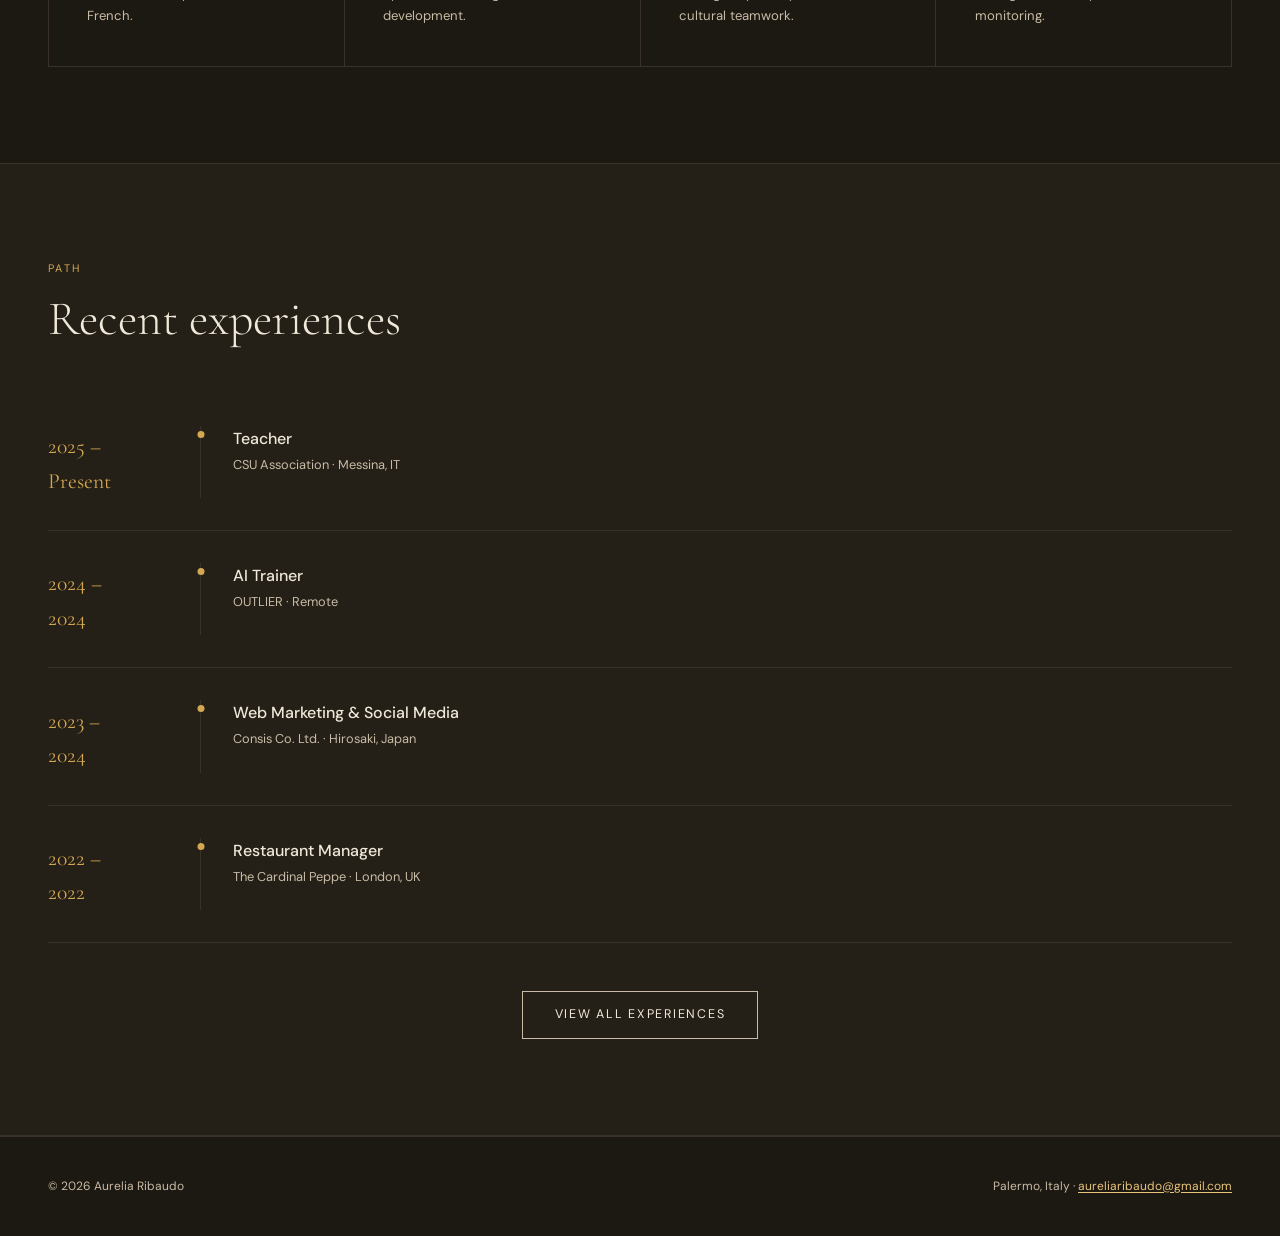
==== commit dd07bb14: "Add files via upload" ====
--- a/index.html
+++ b/index.html
@@ -9,6 +9,12 @@
   <link href="https://fonts.googleapis.com/css2?family=Cormorant+Garamond:ital,wght@0,300;0,400;0,600;1,300;1,400&family=DM+Sans:wght@300;400;500&display=swap" rel="stylesheet">
   <link rel="stylesheet" href="css/global.css">
   <link rel="stylesheet" href="css/index.css">
+  <!-- Privacy-friendly analytics by Plausible -->
+  <script async src="https://plausible.io/js/pa-ynJrU2g9tJobPeS5Tlt5-.js"></script>
+  <script>
+    window.plausible=window.plausible||function(){(plausible.q=plausible.q||[]).push(arguments)},plausible.init=plausible.init||function(i){plausible.o=i||{}};
+    plausible.init()
+  </script>
 </head>
 <body>
 <a class="skip-link" href="#main-content">Skip to main content</a>
--- a/css/index.css
+++ b/css/index.css
@@ -182,13 +182,13 @@
 .quote-wrapper {
   margin-top: 1.8rem;
   position: relative;
-  padding-left: 2rem;
+  padding-left: 3rem;
   border-left: 1px solid var(--gold);
 }
 .quote-mark {
   position: absolute;
   top: -1.4rem;
-  left: -.1rem;
+  left:0.8rem;
   font-family: 'Cormorant Garamond', serif;
   font-size: 5rem;
   line-height: 1;
